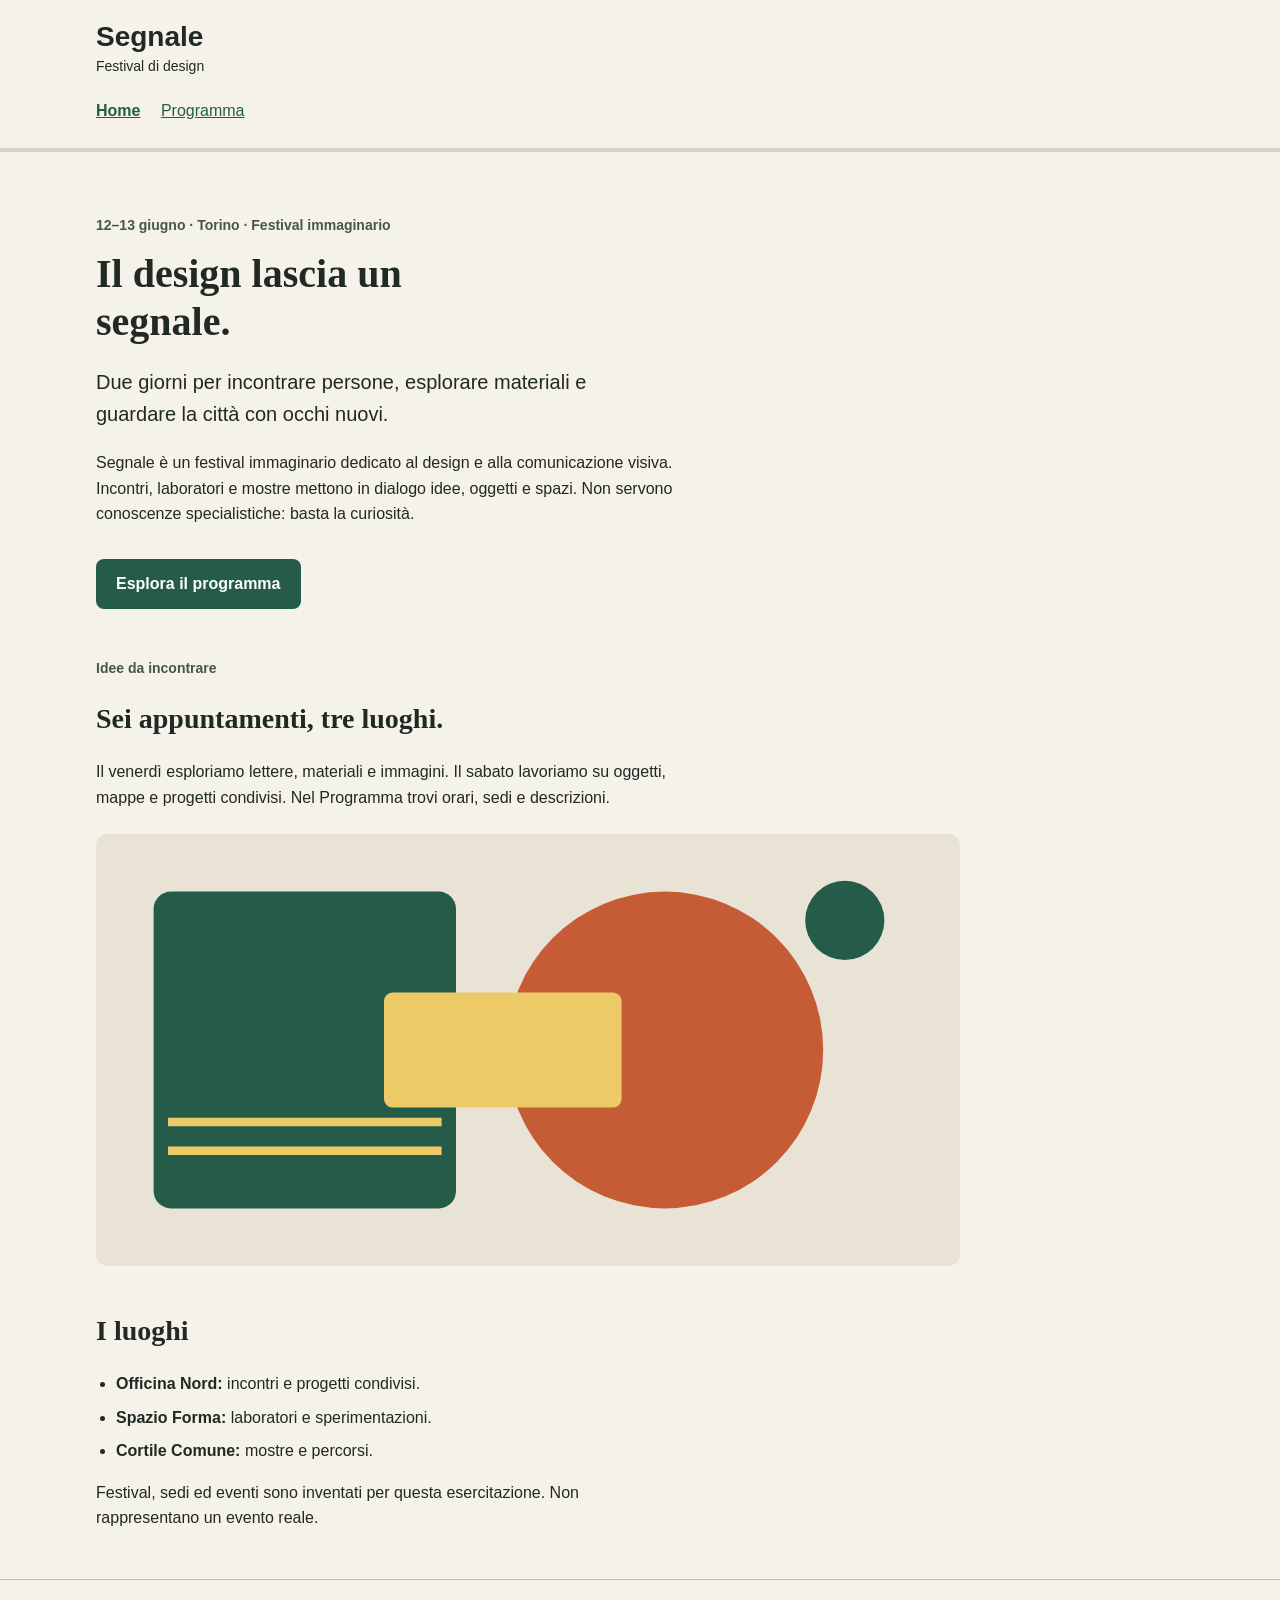
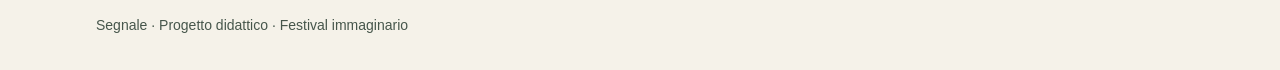
==== index.html @ 934e7724 "prima versione" ====
<!doctype html>
<html lang="it">
<head>
  <meta charset="utf-8">
  <meta name="viewport" content="width=device-width, initial-scale=1">
  <title>Segnale — Festival di design</title>
  <link rel="stylesheet" href="style.css">
</head>
<body>
  <a class="skip-link" href="#contenuto">Vai al contenuto</a>
  <header class="site-header">
    <div class="container">
      <a class="brand" href="index.html">Segnale<span>Festival di design</span></a>
      <nav aria-label="Navigazione principale">
        <a href="index.html" aria-current="page">Home</a>
        <!-- Da completare: collegare questa voce alla pagina Programma. -->
        <a href="#">Programma</a>
      </nav>
    </div>
  </header>

  <main id="contenuto" class="container">
    <section class="intro" aria-labelledby="titolo-home">
      <p class="eyebrow">12–13 giugno · Torino · Festival immaginario</p>
      <h1 id="titolo-home">Il design lascia un segnale.</h1>
      <p class="lead">Due giorni per incontrare persone, esplorare materiali e guardare la città con occhi nuovi.</p>
      <p class="reading-text">Segnale è un festival immaginario dedicato al design e alla comunicazione visiva. Incontri, laboratori e mostre mettono in dialogo idee, oggetti e spazi. Non servono conoscenze specialistiche: basta la curiosità.</p>
      <!-- Da completare: anche questo collegamento deve aprire il Programma. -->
      <a class="button-link" href="#">Esplora il programma</a>
    </section>

    <section class="content-section" aria-labelledby="titolo-festival">
      <p class="eyebrow">Idee da incontrare</p>
      <h2 id="titolo-festival">Sei appuntamenti, tre luoghi.</h2>
      <p class="reading-text">Il venerdì esploriamo lettere, materiali e immagini. Il sabato lavoriamo su oggetti, mappe e progetti condivisi. Nel Programma trovi orari, sedi e descrizioni.</p>
      <img class="festival-image" src="assets/festival.svg" alt="Composizione geometrica di cerchi e rettangoli nei colori del festival" width="1200" height="600">
    </section>

    <section class="content-section" aria-labelledby="titolo-luoghi">
      <h2 id="titolo-luoghi">I luoghi</h2>
      <ul class="venues">
        <li><strong>Officina Nord:</strong> incontri e progetti condivisi.</li>
        <li><strong>Spazio Forma:</strong> laboratori e sperimentazioni.</li>
        <li><strong>Cortile Comune:</strong> mostre e percorsi.</li>
      </ul>
      <p class="reading-text">Festival, sedi ed eventi sono inventati per questa esercitazione. Non rappresentano un evento reale.</p>
    </section>
  </main>

  <footer class="site-footer"><div class="container"><p>Segnale · Progetto didattico · Festival immaginario</p></div></footer>
</body>
</html>
---- style.css ----
/* Stile iniziale: tipografia, colori e variabili CSS sono già predisposti.
   Lavoreremo su collegamenti, CSS condiviso e disposizione delle schede. */

/* Scelte comuni: ogni regola usa var() per richiamarne il valore. */
:root {
  --colore-primario: #245c49;
  --colore-primario-scuro: #173f32;
  --colore-sfondo: #f5f2e9;
  --colore-testo: #202923;
  --font-testo: Arial, Helvetica, sans-serif;
  --font-titoli: Georgia, "Times New Roman", serif;
}

* {
  box-sizing: border-box;
}

body {
  margin: 0;
  background: var(--colore-sfondo);
  color: var(--colore-testo);
  font-family: var(--font-testo);
  font-size: 1rem;
  line-height: 1.6;
}

a {
  color: var(--colore-primario);
}

a:hover {
  text-decoration-thickness: 3px;
}

a:focus-visible {
  outline: 3px solid var(--colore-testo);
  outline-offset: 4px;
}

.container {
  width: 92%;
  max-width: 68rem;
  margin: 0 auto;
}

.site-header {
  padding: 1.25rem 0;
  border-bottom: 4px solid #d8d2c5;
}

.brand {
  display: inline-block;
  color: var(--colore-testo);
  font-size: 1.75rem;
  font-weight: bold;
  line-height: 1.2;
  text-decoration: none;
}

.brand span {
  display: block;
  margin-top: 0.25rem;
  font-size: 0.875rem;
  font-weight: normal;
}

nav {
  margin-top: 1rem;
}

nav a {
  display: inline-block;
  margin-right: 1rem;
  padding: 0.25rem 0;
}

nav a[aria-current="page"] {
  font-weight: bold;
}

.intro {
  padding: 3rem 0 1rem;
}

.eyebrow,
.event-meta {
  color: #46564b;
  font-size: 0.875rem;
  font-weight: bold;
}

h1,
h2,
h3 {
  font-family: var(--font-titoli);
  line-height: 1.2;
}

h1 {
  max-width: 18ch;
  margin: 0.75rem 0 1.25rem;
  font-size: 2.5rem;
}

h2 {
  font-size: 1.75rem;
}

h3 {
  margin: 0.5rem 0 0.75rem;
  font-size: 1.375rem;
}

.lead {
  max-width: 48ch;
  font-size: 1.25rem;
}

.reading-text {
  max-width: 65ch;
}

.button-link {
  display: inline-block;
  margin-top: 1rem;
  padding: 0.75rem 1.25rem;
  border-radius: 0.5rem;
  background: var(--colore-primario);
  color: #ffffff;
  font-weight: bold;
  text-decoration: none;
}

.button-link:hover {
  background: var(--colore-primario-scuro);
}

.content-section {
  margin: 2rem 0 3rem;
}

.festival-image {
  display: block;
  width: 100%;
  max-width: 54rem;
  height: auto;
  margin-top: 1.5rem;
  border-radius: 0.75rem;
}

.venues {
  padding-left: 1.25rem;
}

.venues li {
  margin-bottom: 0.5rem;
}

/* Qui inseriremo la regola .event-grid durante la demo. */

.event-card {
  margin-bottom: 1.5rem;
  overflow: hidden;
  border: 1px solid #b7c0b7;
  border-radius: 0.75rem;
  background: #ffffff;
}

.event-card img {
  display: block;
  width: 100%;
  height: auto;
}

.event-body {
  padding: 1.25rem;
}

.event-body p:last-child {
  margin-bottom: 0;
}

.event-place {
  color: #46564b;
  font-size: 0.875rem;
}

.site-footer {
  padding: 1.25rem 0;
  border-top: 1px solid #b7c0b7;
  color: #46564b;
  font-size: 0.875rem;
}

.skip-link {
  position: absolute;
  top: -6rem;
  left: 1rem;
  padding: 0.75rem 1rem;
  background: #ffffff;
  color: var(--colore-testo);
}

.skip-link:focus {
  top: 1rem;
}

/* Qui aggiungeremo la media query durante la demo. */
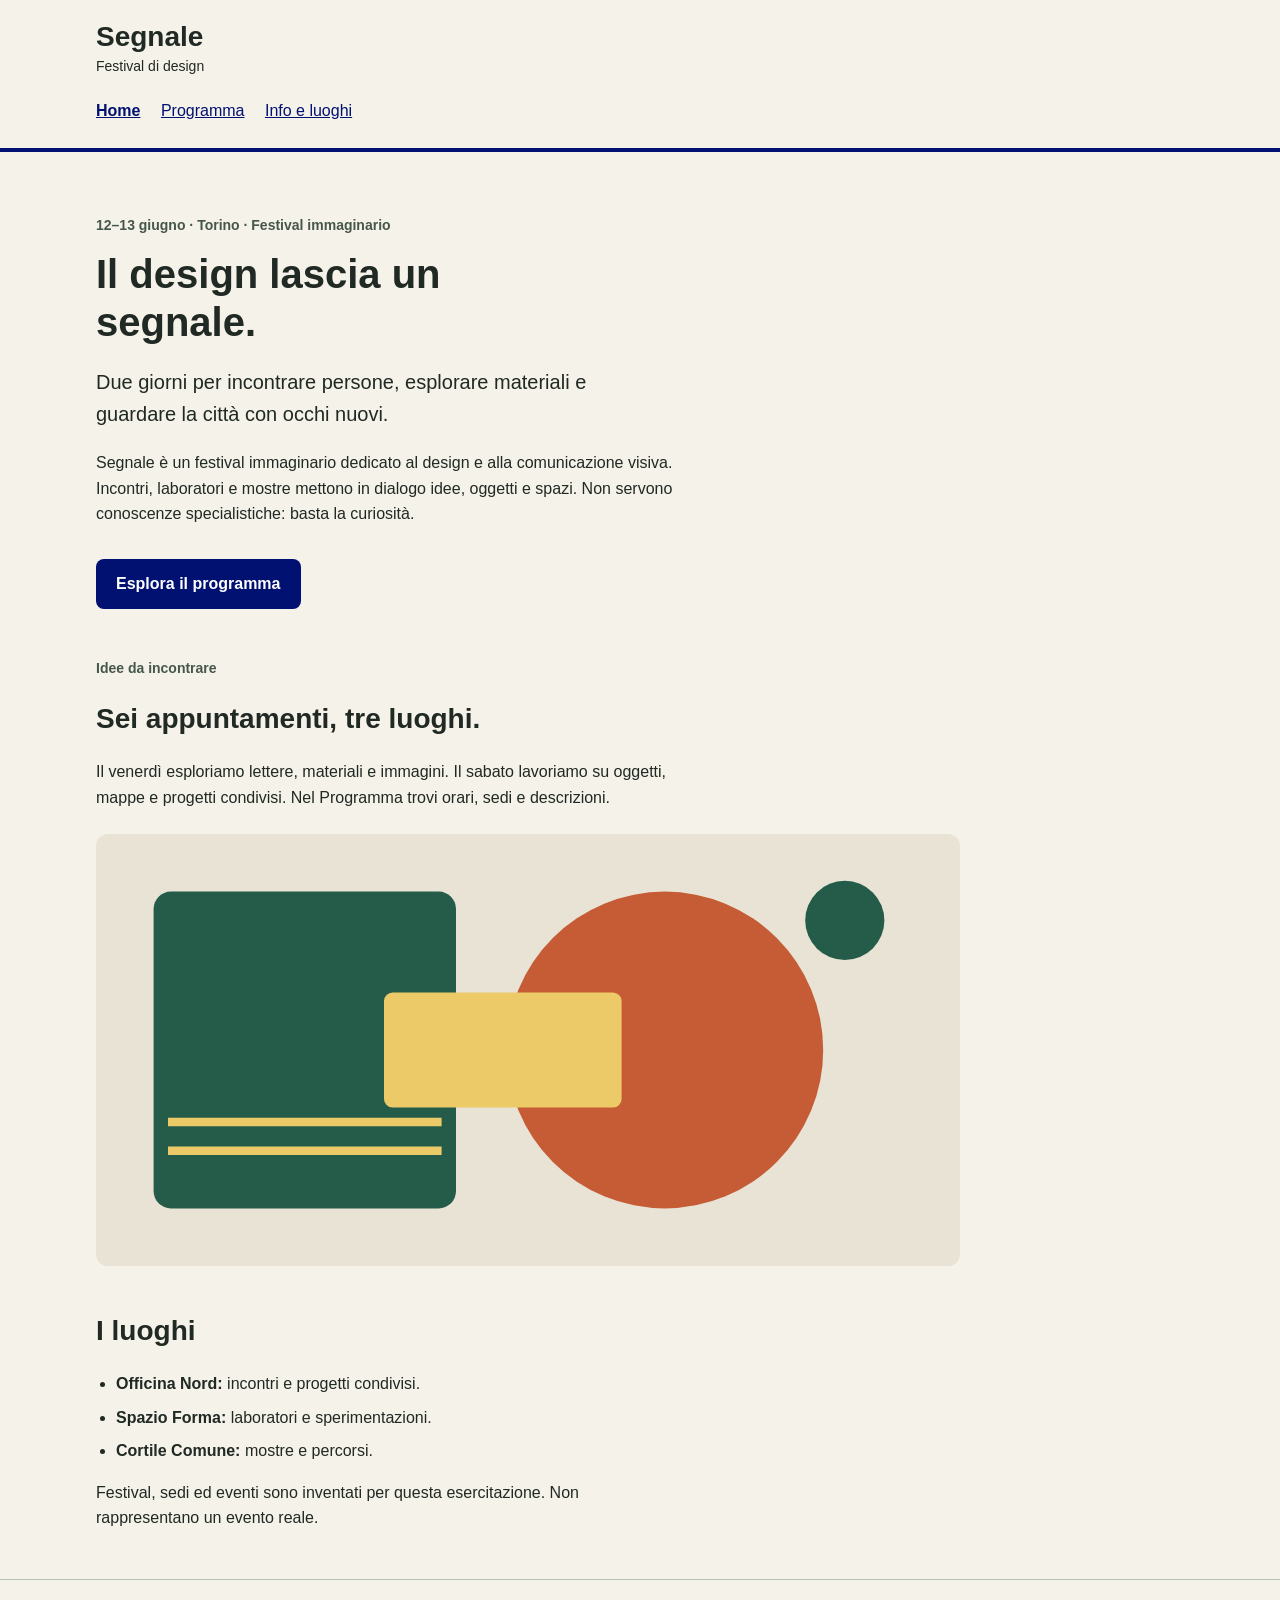
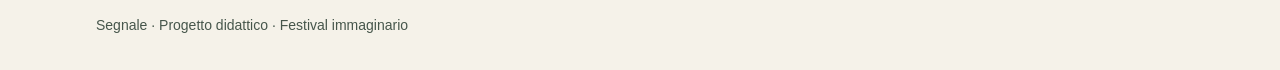
==== commit cd7f1fd7: "info.html" ====
--- a/index.html
+++ b/index.html
@@ -13,8 +13,8 @@
       <a class="brand" href="index.html">Segnale<span>Festival di design</span></a>
       <nav aria-label="Navigazione principale">
         <a href="index.html" aria-current="page">Home</a>
-        <!-- Da completare: collegare questa voce alla pagina Programma. -->
-        <a href="#">Programma</a>
+        <a href="programma.html">Programma</a>
+        <a href="info.html">Info e luoghi</a>
       </nav>
     </div>
   </header>
@@ -25,8 +25,7 @@
       <h1 id="titolo-home">Il design lascia un segnale.</h1>
       <p class="lead">Due giorni per incontrare persone, esplorare materiali e guardare la città con occhi nuovi.</p>
       <p class="reading-text">Segnale è un festival immaginario dedicato al design e alla comunicazione visiva. Incontri, laboratori e mostre mettono in dialogo idee, oggetti e spazi. Non servono conoscenze specialistiche: basta la curiosità.</p>
-      <!-- Da completare: anche questo collegamento deve aprire il Programma. -->
-      <a class="button-link" href="#">Esplora il programma</a>
+      <a class="button-link" href="programma.html">Esplora il programma</a>
     </section>
 
     <section class="content-section" aria-labelledby="titolo-festival">
--- a/style.css
+++ b/style.css
@@ -3,12 +3,12 @@
 
 /* Scelte comuni: ogni regola usa var() per richiamarne il valore. */
 :root {
-  --colore-primario: #245c49;
-  --colore-primario-scuro: #173f32;
+  --colore-primario: #001171;
+  --colore-primario-scuro: #3b39b9;
   --colore-sfondo: #f5f2e9;
   --colore-testo: #202923;
-  --font-testo: Arial, Helvetica, sans-serif;
-  --font-titoli: Georgia, "Times New Roman", serif;
+  --font-testo: Inter, Helvetica, arial, sans-serif;
+  --font-titoli: Stack sans-serif, Helvetica, Arial, sans-serif;
 }
 
 * {
@@ -45,7 +45,7 @@
 
 .site-header {
   padding: 1.25rem 0;
-  border-bottom: 4px solid #d8d2c5;
+  border-bottom: 4px solid var(--colore-primario);
 }
 
 .brand {
@@ -156,7 +156,17 @@
   margin-bottom: 0.5rem;
 }
 
-/* Qui inseriremo la regola .event-grid durante la demo. */
+.event-grid {
+  display: grid;
+  grid-template-columns: 1fr;
+  gap: 1.5rem;
+}
+
+@media (min-width: 600px) {
+  .event-grid {
+    grid-template-columns: repeat(2, minmax(0, 1fr));
+  }
+}
 
 .event-card {
   margin-bottom: 1.5rem;
@@ -173,7 +183,7 @@
 }
 
 .event-body {
-  padding: 1.25rem;
+  padding: 1.5rem;
 }
 
 .event-body p:last-child {
@@ -205,4 +215,19 @@
   top: 1rem;
 }
 
-/* Qui aggiungeremo la media query durante la demo. */
+.event-grid {
+  display: grid;
+  grid-template-columns: 1fr;
+}
+
+@media (min-width: 600px) {
+  .event-grid {
+    grid-template-columns: repeat(2, 1fr);
+  }
+}
+
+@media (min-width: 1024px) {
+  .event-grid {
+    grid-template-columns: repeat(3, 1fr);
+  }
+}
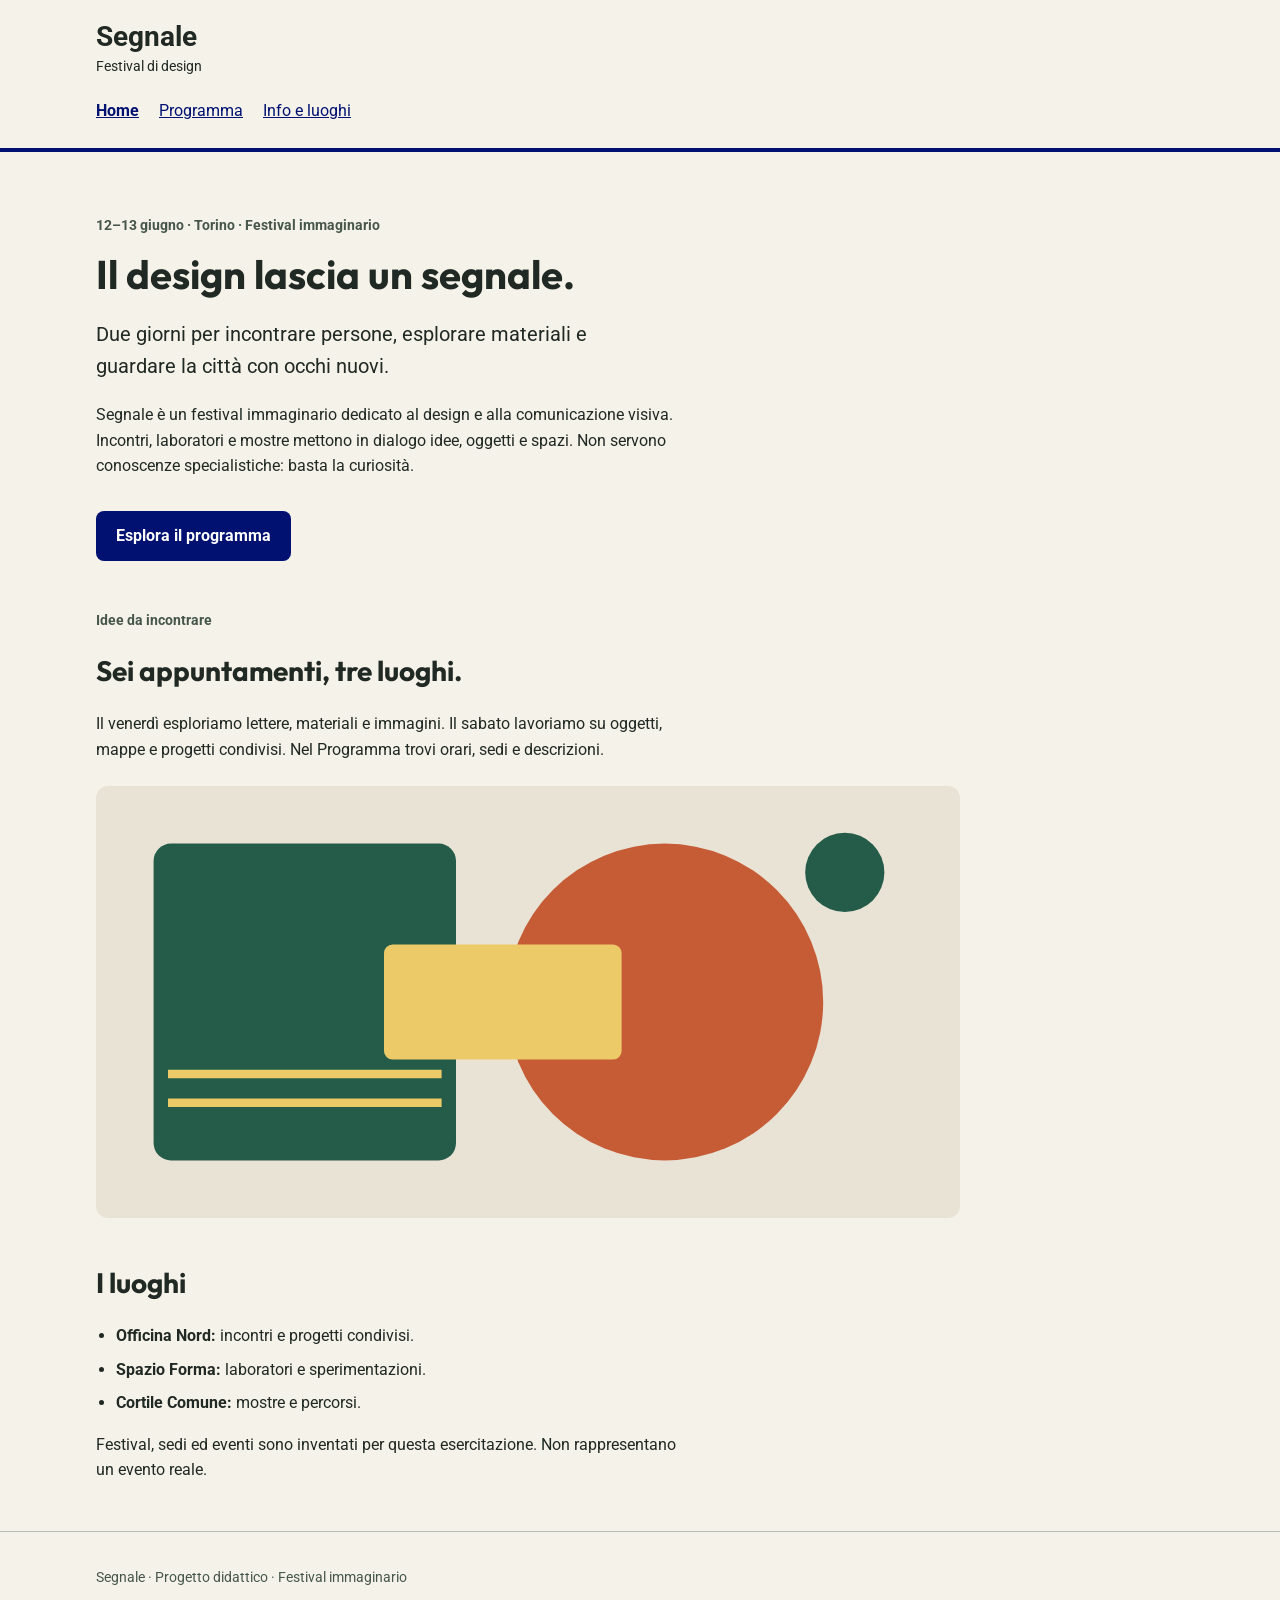
==== commit 55b0905b: "cambio font" ====
--- a/index.html
+++ b/index.html
@@ -5,6 +5,26 @@
   <meta name="viewport" content="width=device-width, initial-scale=1">
   <title>Segnale — Festival di design</title>
   <link rel="stylesheet" href="style.css">
+<head>
+  <link rel="preconnect" href="https://fonts.googleapis.com">
+  <link rel="preconnect" href="https://fonts.gstatic.com" crossorigin>
+  <link href="https://fonts.googleapis.com/css2?family=Outfit:wght@400;500;600;700&family=Roboto:wght@400;500;700&display=swap" rel="stylesheet">
+
+  <style>
+    :root {
+      --font-testo: "Roboto", Helvetica, Arial, sans-serif;
+      --font-titoli: "Outfit", Helvetica, Arial, sans-serif;
+    }
+
+    body {
+      font-family: var(--font-testo);
+    }
+
+    h1, h2, h3, h4, h5, h6 {
+      font-family: var(--font-titoli);
+    }
+  </style>
+</head>
 </head>
 <body>
   <a class="skip-link" href="#contenuto">Vai al contenuto</a>
--- a/style.css
+++ b/style.css
@@ -7,8 +7,8 @@
   --colore-primario-scuro: #3b39b9;
   --colore-sfondo: #f5f2e9;
   --colore-testo: #202923;
-  --font-testo: Inter, Helvetica, arial, sans-serif;
-  --font-titoli: Stack sans-serif, Helvetica, Arial, sans-serif;
+  --font-testo: Roboto, Helvetica, arial, sans-serif;
+  --font-titoli: Outfit, Helvetica, arial, sans-serif;
 }
 
 * {
@@ -230,4 +230,55 @@
   .event-grid {
     grid-template-columns: repeat(3, 1fr);
   }
-}+}
+
+.galleria-luoghi {
+  width: 100%;
+  max-width: 54rem;
+}
+
+.galleria-luoghi figure {
+  margin: 0;
+}
+
+.galleria-luoghi img {
+  display: block;
+  width: 100%;
+  height: auto;
+  max-height: 32rem;
+  object-fit: contain;
+}
+
+.galleria-luoghi figcaption {
+  padding: 0.75rem 3rem;
+  text-align: center;
+  overflow-wrap: anywhere;
+}
+
+.galleria-luoghi .swiper-button-prev,
+.galleria-luoghi .swiper-button-next {
+  color: var(--colore-primario);
+}
+
+.mappa-sedi {
+  display: block;
+  width: 100%;
+  height: 28rem;
+  border: 0;
+  border-radius: 0.75rem;
+}
+
+.content-section[aria-labelledby="titolo-galleria"] {
+  margin-bottom: 0 !important;
+  padding-bottom: 0 !important;
+}
+
+.content-section[aria-labelledby="titolo-come-arrivare"] {
+  margin-top: 0 !important;
+  padding-top: 0 !important;
+}
+
+.content-section[aria-labelledby="titolo-come-arrivare"] > h2 {
+  margin-top: 0 !important;
+}
+
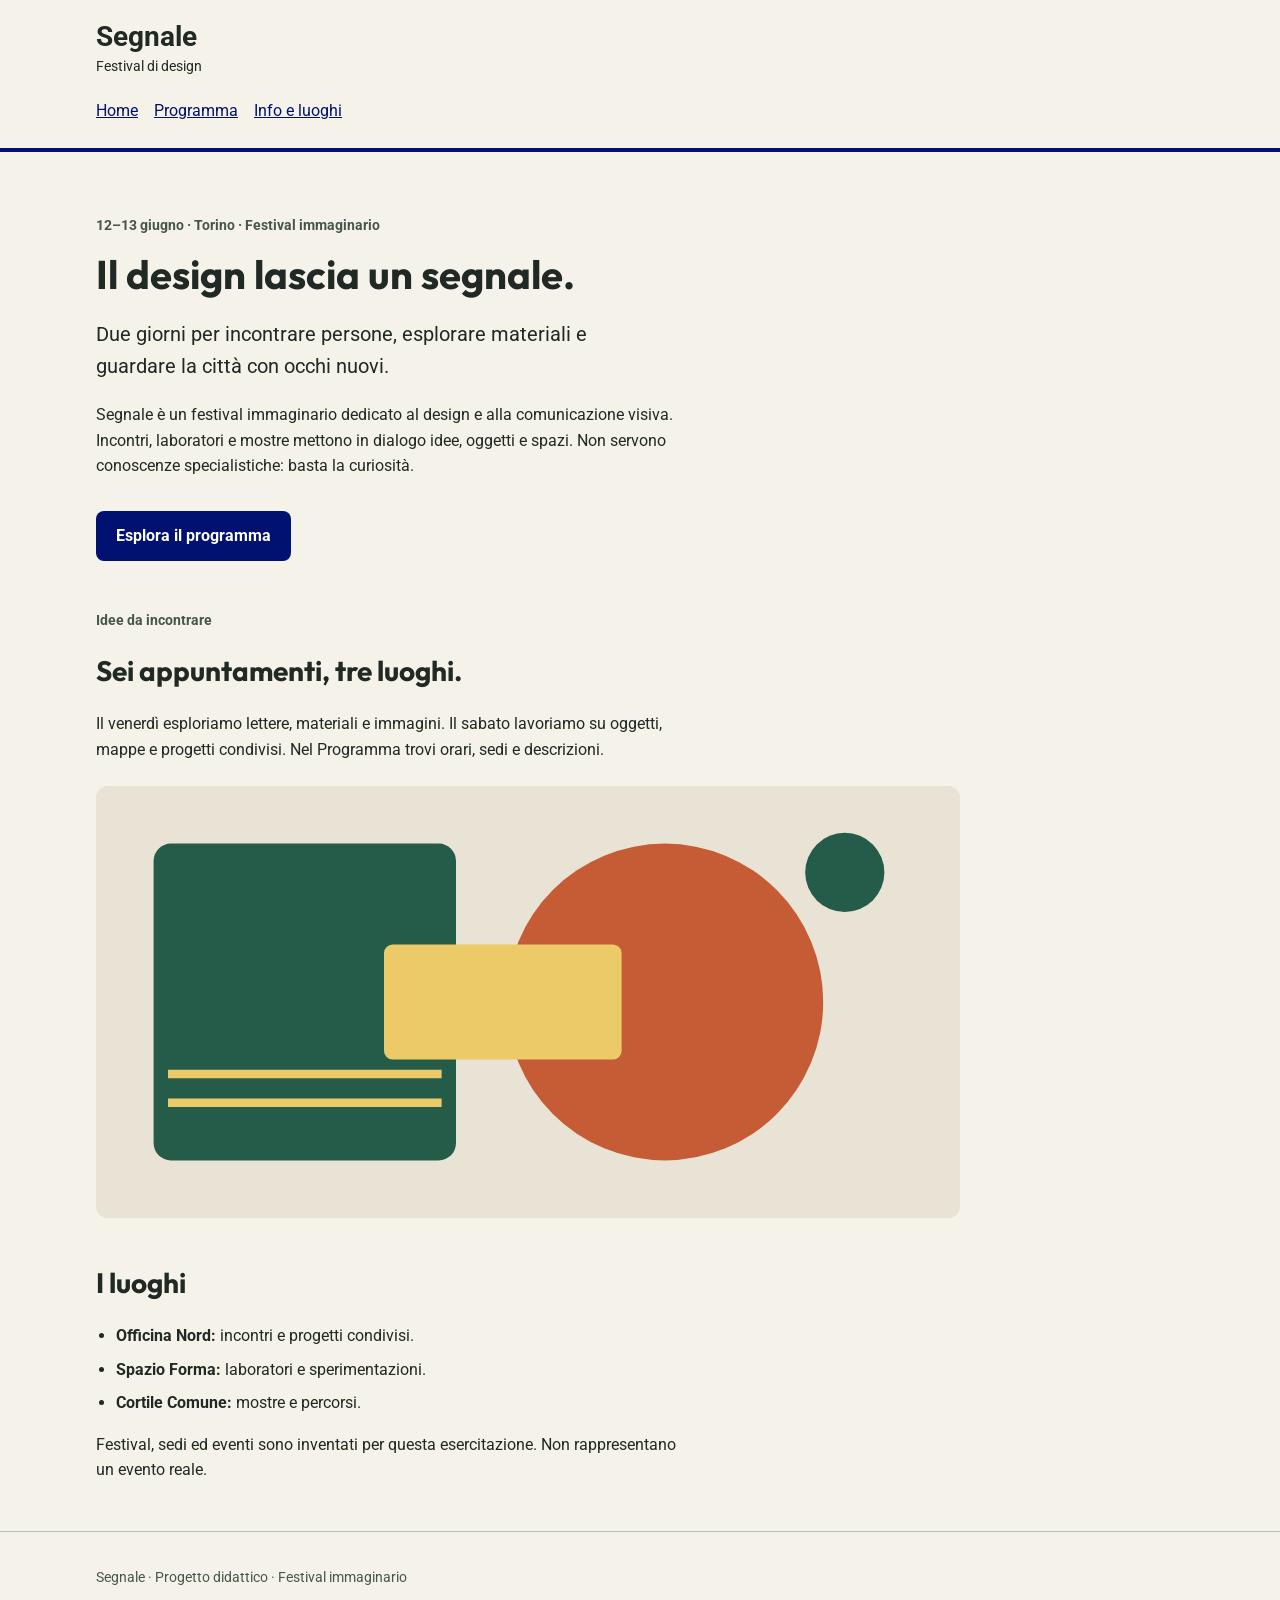
==== commit 363d2879: "menù" ====
--- a/index.html
+++ b/index.html
@@ -4,27 +4,11 @@
   <meta charset="utf-8">
   <meta name="viewport" content="width=device-width, initial-scale=1">
   <title>Segnale — Festival di design</title>
+
   <link rel="stylesheet" href="style.css">
-<head>
   <link rel="preconnect" href="https://fonts.googleapis.com">
   <link rel="preconnect" href="https://fonts.gstatic.com" crossorigin>
   <link href="https://fonts.googleapis.com/css2?family=Outfit:wght@400;500;600;700&family=Roboto:wght@400;500;700&display=swap" rel="stylesheet">
-
-  <style>
-    :root {
-      --font-testo: "Roboto", Helvetica, Arial, sans-serif;
-      --font-titoli: "Outfit", Helvetica, Arial, sans-serif;
-    }
-
-    body {
-      font-family: var(--font-testo);
-    }
-
-    h1, h2, h3, h4, h5, h6 {
-      font-family: var(--font-titoli);
-    }
-  </style>
-</head>
 </head>
 <body>
   <a class="skip-link" href="#contenuto">Vai al contenuto</a>
--- a/style.css
+++ b/style.css
@@ -65,17 +65,27 @@
 }
 
 nav {
+  display: flex;
+  flex-direction: column;
+  align-items: flex-start;
+  gap: 0.5rem;
   margin-top: 1rem;
 }
 
 nav a {
-  display: inline-block;
-  margin-right: 1rem;
+  display: block;
+  margin-right: 0;
   padding: 0.25rem 0;
 }
 
-nav a[aria-current="page"] {
-  font-weight: bold;
+@media (min-width: 600px) {
+  nav {
+    flex-direction: row;
+    flex-wrap: wrap;
+    align-items: center;
+    column-gap: 1rem;
+    row-gap: 0.5rem;
+  }
 }
 
 .intro {
